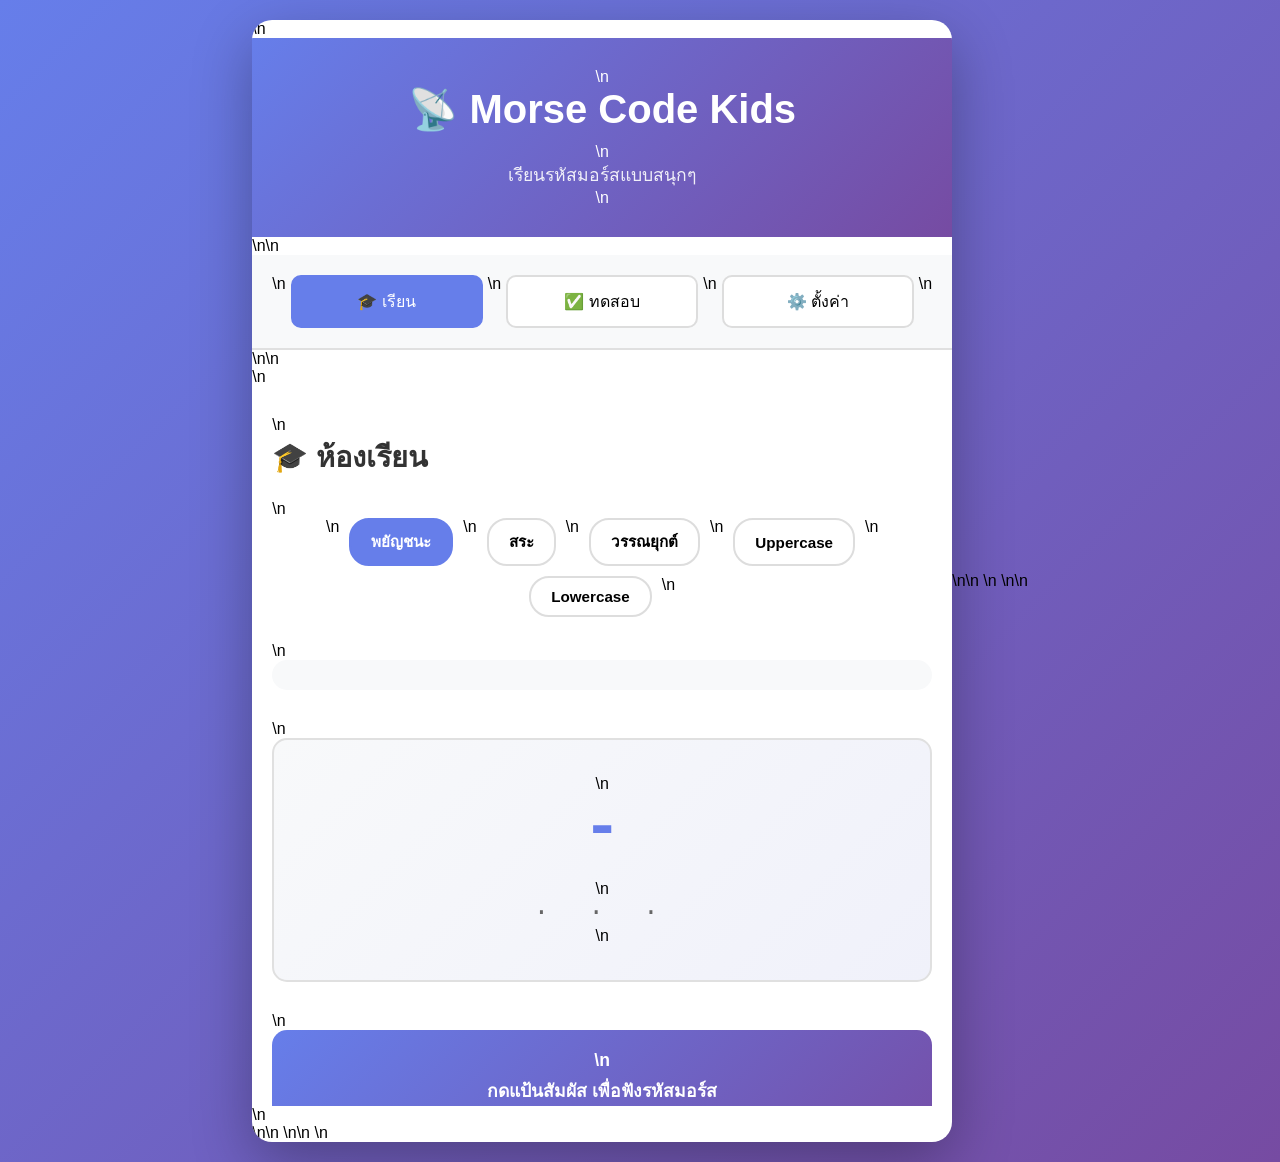
==== index.html @ b79bd92d "Create index.html - Main HTML file for Morse Code Kids" ====
<!DOCTYPE html>
<html lang="th">
<head>
    <meta charset="UTF-8">
    <meta name="viewport" content="width=device-width, initial-scale=1.0">
    <title>Morse Code Kids</title>
    <link rel="stylesheet" href="style.css">
</head>
<body>
    <div class="container">\n        <header class="header">\n            <h1>📡 Morse Code Kids</h1>\n            <p class="subtitle">เรียนรหัสมอร์สแบบสนุกๆ</p>\n        </header>\n\n        <nav class="nav-buttons">\n            <button class="nav-btn active" data-section="learn">🎓 เรียน</button>\n            <button class="nav-btn" data-section="test">✅ ทดสอบ</button>\n            <button class="nav-btn" data-section="settings">⚙️ ตั้งค่า</button>\n        </nav>\n\n        <section id="learn" class="section active">\n            <div class="section-content">\n                <h2>🎓 ห้องเรียน</h2>\n                <div class="category-buttons">\n                    <button class="category-btn active" data-category="thai-consonants">พยัญชนะ</button>\n                    <button class="category-btn" data-category="thai-vowels">สระ</button>\n                    <button class="category-btn" data-category="thai-tones">วรรณยุกต์</button>\n                    <button class="category-btn" data-category="english-upper">Uppercase</button>\n                    <button class="category-btn" data-category="english-lower">Lowercase</button>\n                </div>\n                <div class="letter-grid" id="letterGrid"></div>\n                <div class="display-area">\n                    <div id="selectedCharacter" class="selected-character">-</div>\n                    <div id="morseCode" class="morse-code">· · ·</div>\n                </div>\n                <div class="touch-pad learn-pad">\n                    <p>กดแป้นสัมผัส เพื่อฟังรหัสมอร์ส</p>\n                    <p class="small-text">(สัมผัสเพื่อได้รับการสั่น + เสียง + มองเห็นจุดขีด)</p>\n                </div>\n            </div>\n        </section>\n\n        <section id="test" class="section">\n            <div class="section-content">\n                <h2>✅ ทดสอบท้ายบท</h2>\n                <div class="category-buttons">\n                    <button class="category-btn active" data-category="thai-consonants">พยัญชนะ</button>\n                    <button class="category-btn" data-category="thai-vowels">สระ</button>\n                    <button class="category-btn" data-category="thai-tones">วรรณยุกต์</button>\n                    <button class="category-btn" data-category="english-upper">Uppercase</button>\n                    <button class="category-btn" data-category="english-lower">Lowercase</button>\n                </div>\n                <p class="description">กดแป้นสัมผัส เพื่อตอบรหัสมอร์ส (ค้างยาว = ขีด, กดสั้น = จุด)</p>\n                <div class="question-box">\n                    <p>ตัวอักษรนี้คือ:</p>\n                    <div id="questionCharacter" class="question-character">ก</div>\n                    <div id="questionMorse" class="question-morse">· −</div>\n                </div>\n                <div class="answer-display">\n                    <div id="userAnswer" class="user-answer">−−−</div>\n                </div>\n                <div id="resultIcon" class="result-icon"></div>\n                <div class="touch-pad test-pad">\n                    <p>กดค้าง = ขีด (−)</p>\n                    <p>กดสั้น = จุด (·)</p>\n                </div>\n                <div class="button-group">\n                    <button id="checkBtn" class="check-btn">✓ ตรวจคำตอบ</button>\n                    <button id="clearBtn" class="clear-btn">🔄 ล้างคำตอบ</button>\n                </div>\n                <div class="score-box">\n                    <p>คะแนน: <span id="score">0</span> / <span id="totalQuestions">0</span></p>\n                </div>\n            </div>\n        </section>\n\n        <section id="settings" class="section">\n            <div class="section-content">\n                <h2>⚙️ ตั้งค่า</h2>\n                <div class="setting-item">\n                    <label for="speedSlider">ความเร็วการสั่น:</label>\n                    <input type="range" id="speedSlider" min="100" max="500" value="300" step="50">\n                    <span id="speedValue">300ms</span>\n                </div>\n                <div class="setting-item">\n                    <label for="frequencySlider">ความถี่เสียง:</label>\n                    <input type="range" id="frequencySlider" min="400" max="1000" value="600" step="50">\n                    <span id="frequencyValue">600Hz</span>\n                </div>\n                <div class="setting-item">\n                    <label for="vibrationToggle">เปิดการสั่น:</label>\n                    <input type="checkbox" id="vibrationToggle" checked>\n                </div>\n                <div class="setting-item">\n                    <label for="soundToggle">เปิดเสียง:</label>\n                    <input type="checkbox" id="soundToggle" checked>\n                </div>\n                <div class="info-box">\n                    <p>💡 เคล็ดลับ: ปรับความเร็วเพื่อให้เหมาะกับความสามารถ</p>\n                </div>\n            </div>\n        </section>\n    </div>\n\n    <script src="morseData.js"></script>\n    <script src="script.js"></script>\n</body>\n</html>
---- style.css ----
* {
    margin: 0;
    padding: 0;
    box-sizing: border-box;
}

body {
    font-family: 'Segoe UI', Tahoma, Geneva, Verdana, sans-serif;
    background: linear-gradient(135deg, #667eea 0%, #764ba2 100%);
    min-height: 100vh;
    display: flex;
    align-items: center;
    justify-content: center;
    padding: 20px;
}

.container {
    width: 100%;
    max-width: 700px;
    background: white;
    border-radius: 20px;
    box-shadow: 0 20px 60px rgba(0, 0, 0, 0.3);
    overflow: hidden;
}

/* Header */
.header {
    background: linear-gradient(135deg, #667eea 0%, #764ba2 100%);
    color: white;
    padding: 30px 20px;
    text-align: center;
}

.header h1 {
    font-size: 2.5em;
    margin-bottom: 10px;
}

.subtitle {
    font-size: 1.1em;
    opacity: 0.9;
}

/* Navigation */
.nav-buttons {
    display: flex;
    justify-content: space-around;
    padding: 20px;
    background: #f8f9fa;
    border-bottom: 2px solid #e0e0e0;
}

.nav-btn {
    flex: 1;
    padding: 12px 15px;
    margin: 0 5px;
    border: 2px solid #ddd;
    background: white;
    border-radius: 10px;
    cursor: pointer;
    font-size: 1em;
    font-weight: 500;
    transition: all 0.3s ease;
}

.nav-btn:hover {
    border-color: #667eea;
    color: #667eea;
}

.nav-btn.active {
    background: #667eea;
    color: white;
    border-color: #667eea;
}

/* Sections */
.section {
    display: none;
    animation: fadeIn 0.3s ease;
}

.section.active {
    display: block;
}

@keyframes fadeIn {
    from {
        opacity: 0;
    }
    to {
        opacity: 1;
    }
}

.section-content {
    padding: 30px 20px;
    max-height: 80vh;
    overflow-y: auto;
}

.section-content h2 {
    color: #333;
    margin-bottom: 20px;
    font-size: 1.8em;
}

.description {
    color: #666;
    margin-bottom: 20px;
    font-size: 1em;
    line-height: 1.5;
}

/* Category Buttons */
.category-buttons {
    display: flex;
    flex-wrap: wrap;
    gap: 10px;
    margin-bottom: 25px;
    justify-content: center;
}

.category-btn {
    padding: 10px 20px;
    border: 2px solid #ddd;
    background: white;
    border-radius: 20px;
    cursor: pointer;
    font-size: 0.95em;
    font-weight: 600;
    transition: all 0.3s ease;
}

.category-btn:hover {
    border-color: #667eea;
    color: #667eea;
    transform: translateY(-2px);
}

.category-btn.active {
    background: #667eea;
    color: white;
    border-color: #667eea;
}

/* Letter Grid */
.letter-grid {
    display: grid;
    grid-template-columns: repeat(auto-fit, minmax(50px, 1fr));
    gap: 10px;
    margin-bottom: 30px;
    max-height: 300px;
    overflow-y: auto;
    padding: 15px;
    background: #f8f9fa;
    border-radius: 15px;
}

.letter-btn {
    padding: 12px 8px;
    border: 2px solid #ddd;
    background: white;
    border-radius: 8px;
    cursor: pointer;
    font-size: 1.1em;
    font-weight: bold;
    transition: all 0.3s ease;
    min-height: 50px;
}

.letter-btn:hover {
    border-color: #667eea;
    color: #667eea;
    transform: scale(1.05);
}

.letter-btn.active {
    background: #667eea;
    color: white;
    border-color: #667eea;
}

/* Display Area */
.display-area {
    background: linear-gradient(135deg, #f8f9fa 0%, #f0f1fa 100%);
    padding: 35px 30px;
    border-radius: 15px;
    text-align: center;
    margin-bottom: 30px;
    border: 2px solid #e0e0e0;
}

.selected-character {
    font-size: 4em;
    font-weight: bold;
    color: #667eea;
    margin-bottom: 15px;
    font-family: 'Courier New', monospace;
}

.morse-code {
    font-size: 1.6em;
    color: #666;
    font-family: 'Courier New', monospace;
    letter-spacing: 12px;
}

/* Touch Pad */
.touch-pad {
    width: 100%;
    min-height: 150px;
    background: linear-gradient(135deg, #667eea 0%, #764ba2 100%);
    border-radius: 15px;
    display: flex;
    flex-direction: column;
    align-items: center;
    justify-content: center;
    color: white;
    font-size: 1.1em;
    font-weight: bold;
    cursor: pointer;
    transition: all 0.2s ease;
    user-select: none;
    text-align: center;
    padding: 20px;
    margin-bottom: 20px;
}

.touch-pad:hover {
    transform: scale(1.02);
}

.touch-pad.active {
    background: linear-gradient(135deg, #764ba2 0%, #667eea 100%);
    box-shadow: 0 10px 30px rgba(102, 126, 234, 0.4);
}

.touch-pad p {
    margin: 8px 0;
    line-height: 1.4;
}

.small-text {
    font-size: 0.85em;
    opacity: 0.9;
    margin-top: 10px;
}

/* Question Box */
.question-box {
    background: #f8f9fa;
    padding: 30px;
    border-radius: 15px;
    text-align: center;
    margin-bottom: 20px;
    border: 2px solid #e0e0e0;
}

.question-box p {
    color: #666;
    margin-bottom: 15px;
    font-weight: 600;
}

.question-character {
    font-size: 3.5em;
    font-weight: bold;
    color: #667eea;
    margin-bottom: 15px;
    font-family: 'Courier New', monospace;
}

.question-morse {
    font-size: 1.4em;
    color: #999;
    font-family: 'Courier New', monospace;
    letter-spacing: 10px;
}

/* Answer Display */
.answer-display {
    background: #f8f9fa;
    padding: 20px;
    border-radius: 15px;
    text-align: center;
    margin-bottom: 20px;
    min-height: 60px;
    display: flex;
    align-items: center;
    justify-content: center;
}

.user-answer {
    font-size: 1.6em;
    color: #667eea;
    font-family: 'Courier New', monospace;
    letter-spacing: 10px;
    min-height: 40px;
}

/* Result Icon */
.result-icon {
    text-align: center;
    font-size: 3em;
    min-height: 60px;
    display: flex;
    align-items: center;
    justify-content: center;
    margin-bottom: 20px;
    animation: popIn 0.3s ease;
}

@keyframes popIn {
    0% {
        transform: scale(0);
    }
    50% {
        transform: scale(1.2);
    }
    100% {
        transform: scale(1);
    }
}

/* Button Group */
.button-group {
    display: flex;
    gap: 10px;
    margin-bottom: 20px;
}

.check-btn, .clear-btn {
    flex: 1;
    padding: 15px;
    border: none;
    border-radius: 10px;
    font-size: 1em;
    font-weight: bold;
    cursor: pointer;
    transition: all 0.3s ease;
}

.check-btn {
    background: linear-gradient(135deg, #667eea 0%, #764ba2 100%);
    color: white;
}

.check-btn:hover {
    transform: translateY(-3px);
    box-shadow: 0 10px 20px rgba(102, 126, 234, 0.3);
}

.clear-btn {
    background: #f0f0f0;
    color: #333;
    border: 2px solid #ddd;
}

.clear-btn:hover {
    background: #e8e8e8;
    border-color: #999;
}

/* Score Box */
.score-box {
    background: linear-gradient(135deg, #f0f9ff 0%, #e6f2ff 100%);
    padding: 20px;
    border-radius: 10px;
    text-align: center;
    color: #667eea;
    font-weight: bold;
    font-size: 1.2em;
    border: 2px solid #667eea;
}

/* Settings */
.setting-item {
    margin-bottom: 25px;
    padding: 20px;
    background: #f8f9fa;
    border-radius: 10px;
    border-left: 4px solid #667eea;
}

.setting-item label {
    display: block;
    margin-bottom: 12px;
    font-weight: 600;
    color: #333;
    font-size: 1.05em;
}

.setting-item input[type="range"] {
    width: 100%;
    height: 8px;
    border-radius: 5px;
    background: #ddd;
    outline: none;
    -webkit-appearance: none;
    appearance: none;
    margin-bottom: 10px;
}

.setting-item input[type="range"]::-webkit-slider-thumb {
    -webkit-appearance: none;
    appearance: none;
    width: 25px;
    height: 25px;
    border-radius: 50%;
    background: #667eea;
    cursor: pointer;
    box-shadow: 0 2px 5px rgba(0, 0, 0, 0.2);
}

.setting-item input[type="range"]::-moz-range-thumb {
    width: 25px;
    height: 25px;
    border-radius: 50%;
    background: #667eea;
    cursor: pointer;
    border: none;
    box-shadow: 0 2px 5px rgba(0, 0, 0, 0.2);
}

.setting-item input[type="checkbox"] {
    width: 22px;
    height: 22px;
    cursor: pointer;
    margin-left: 10px;
    accent-color: #667eea;
}

.setting-item span {
    margin-left: 15px;
    color: #667eea;
    font-weight: bold;
    font-size: 0.95em;
}

/* Info Box */
.info-box {
    background: #fff3cd;
    border-left: 4px solid #ffc107;
    padding: 20px;
    border-radius: 8px;
    color: #856404;
    font-size: 1.05em;
    line-height: 1.6;
}

.info-box p {
    margin: 0;
}

/* Scrollbar Styling */
.letter-grid::-webkit-scrollbar {
    width: 8px;
}

.letter-grid::-webkit-scrollbar-track {
    background: #f1f1f1;
    border-radius: 10px;
}

.letter-grid::-webkit-scrollbar-thumb {
    background: #667eea;
    border-radius: 10px;
}

.letter-grid::-webkit-scrollbar-thumb:hover {
    background: #764ba2;
}

.section-content::-webkit-scrollbar {
    width: 8px;
}

.section-content::-webkit-scrollbar-track {
    background: #f1f1f1;
    border-radius: 10px;
}

.section-content::-webkit-scrollbar-thumb {
    background: #667eea;
    border-radius: 10px;
}

.section-content::-webkit-scrollbar-thumb:hover {
    background: #764ba2;
}

/* Responsive */
@media (max-width: 480px) {
    .header h1 {
        font-size: 2em;
    }

    .letter-grid {
        grid-template-columns: repeat(auto-fit, minmax(45px, 1fr));
    }

    .category-buttons {
        gap: 8px;
    }

    .category-btn {
        padding: 8px 15px;
        font-size: 0.85em;
    }

    .selected-character {
        font-size: 3em;
    }

    .question-character {
        font-size: 2.5em;
    }

    .touch-pad {
        min-height: 120px;
        font-size: 1em;
    }

    .button-group {
        flex-direction: column;
    }

    .check-btn, .clear-btn {
        font-size: 0.95em;
        padding: 12px;
    }
}
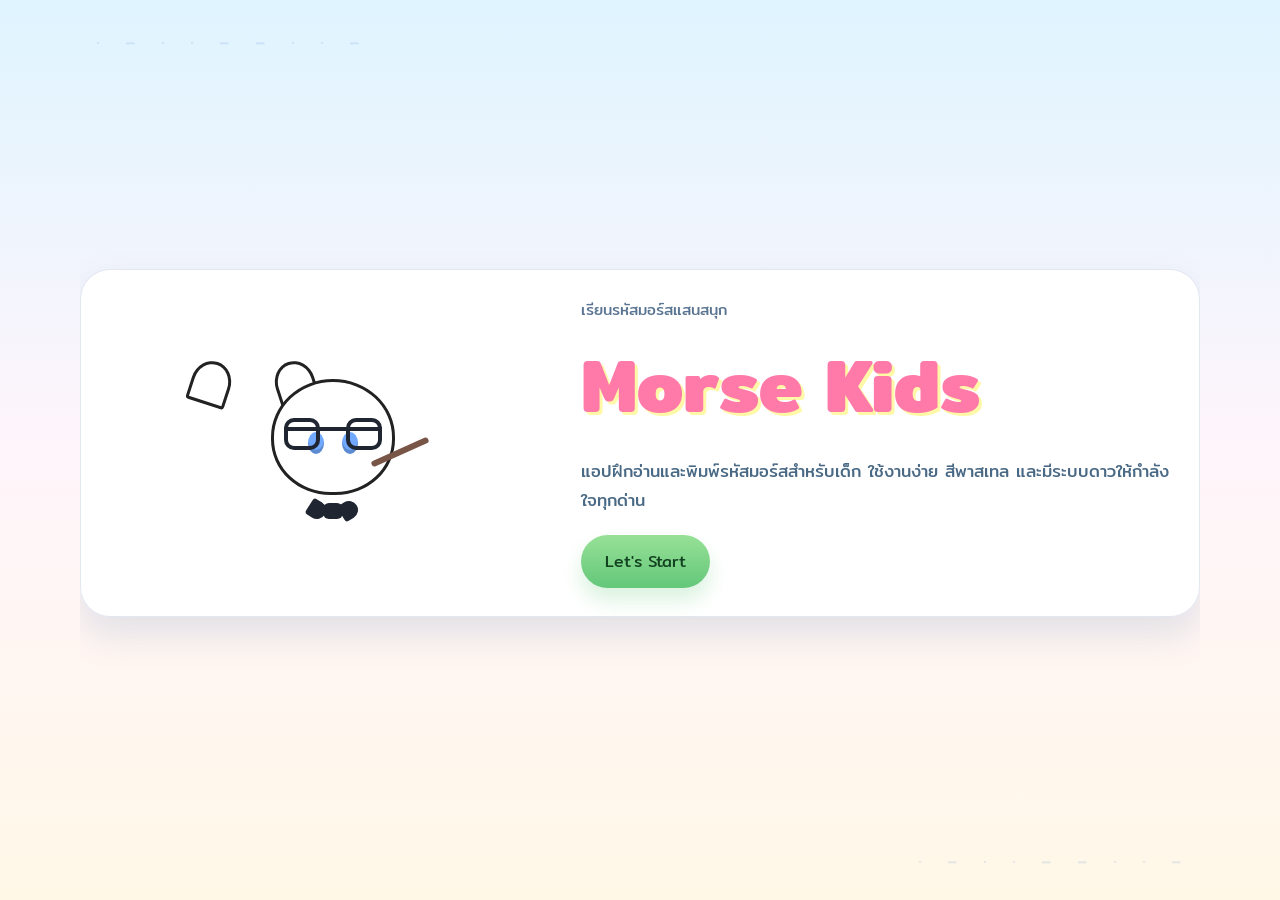
==== commit 8d7c0508: "Build multi-page Morse Kids app" ====
--- a/index.html
+++ b/index.html
@@ -1,10 +1,33 @@
 <!DOCTYPE html>
 <html lang="th">
 <head>
-    <meta charset="UTF-8">
-    <meta name="viewport" content="width=device-width, initial-scale=1.0">
-    <title>Morse Code Kids</title>
-    <link rel="stylesheet" href="style.css">
+  <meta charset="UTF-8">
+  <meta name="viewport" content="width=device-width, initial-scale=1.0">
+  <title>Morse Kids</title>
+  <link rel="preconnect" href="https://fonts.googleapis.com">
+  <link rel="preconnect" href="https://fonts.gstatic.com" crossorigin>
+  <link href="https://fonts.googleapis.com/css2?family=Mitr:wght@400;500;600;700&display=swap" rel="stylesheet">
+  <link rel="stylesheet" href="css/style.css">
+  <link rel="stylesheet" href="css/home.css">
 </head>
-<body>
-    <div class="container">\n        <header class="header">\n            <h1>📡 Morse Code Kids</h1>\n            <p class="subtitle">เรียนรหัสมอร์สแบบสนุกๆ</p>\n        </header>\n\n        <nav class="nav-buttons">\n            <button class="nav-btn active" data-section="learn">🎓 เรียน</button>\n            <button class="nav-btn" data-section="test">✅ ทดสอบ</button>\n            <button class="nav-btn" data-section="settings">⚙️ ตั้งค่า</button>\n        </nav>\n\n        <section id="learn" class="section active">\n            <div class="section-content">\n                <h2>🎓 ห้องเรียน</h2>\n                <div class="category-buttons">\n                    <button class="category-btn active" data-category="thai-consonants">พยัญชนะ</button>\n                    <button class="category-btn" data-category="thai-vowels">สระ</button>\n                    <button class="category-btn" data-category="thai-tones">วรรณยุกต์</button>\n                    <button class="category-btn" data-category="english-upper">Uppercase</button>\n                    <button class="category-btn" data-category="english-lower">Lowercase</button>\n                </div>\n                <div class="letter-grid" id="letterGrid"></div>\n                <div class="display-area">\n                    <div id="selectedCharacter" class="selected-character">-</div>\n                    <div id="morseCode" class="morse-code">· · ·</div>\n                </div>\n                <div class="touch-pad learn-pad">\n                    <p>กดแป้นสัมผัส เพื่อฟังรหัสมอร์ส</p>\n                    <p class="small-text">(สัมผัสเพื่อได้รับการสั่น + เสียง + มองเห็นจุดขีด)</p>\n                </div>\n            </div>\n        </section>\n\n        <section id="test" class="section">\n            <div class="section-content">\n                <h2>✅ ทดสอบท้ายบท</h2>\n                <div class="category-buttons">\n                    <button class="category-btn active" data-category="thai-consonants">พยัญชนะ</button>\n                    <button class="category-btn" data-category="thai-vowels">สระ</button>\n                    <button class="category-btn" data-category="thai-tones">วรรณยุกต์</button>\n                    <button class="category-btn" data-category="english-upper">Uppercase</button>\n                    <button class="category-btn" data-category="english-lower">Lowercase</button>\n                </div>\n                <p class="description">กดแป้นสัมผัส เพื่อตอบรหัสมอร์ส (ค้างยาว = ขีด, กดสั้น = จุด)</p>\n                <div class="question-box">\n                    <p>ตัวอักษรนี้คือ:</p>\n                    <div id="questionCharacter" class="question-character">ก</div>\n                    <div id="questionMorse" class="question-morse">· −</div>\n                </div>\n                <div class="answer-display">\n                    <div id="userAnswer" class="user-answer">−−−</div>\n                </div>\n                <div id="resultIcon" class="result-icon"></div>\n                <div class="touch-pad test-pad">\n                    <p>กดค้าง = ขีด (−)</p>\n                    <p>กดสั้น = จุด (·)</p>\n                </div>\n                <div class="button-group">\n                    <button id="checkBtn" class="check-btn">✓ ตรวจคำตอบ</button>\n                    <button id="clearBtn" class="clear-btn">🔄 ล้างคำตอบ</button>\n                </div>\n                <div class="score-box">\n                    <p>คะแนน: <span id="score">0</span> / <span id="totalQuestions">0</span></p>\n                </div>\n            </div>\n        </section>\n\n        <section id="settings" class="section">\n            <div class="section-content">\n                <h2>⚙️ ตั้งค่า</h2>\n                <div class="setting-item">\n                    <label for="speedSlider">ความเร็วการสั่น:</label>\n                    <input type="range" id="speedSlider" min="100" max="500" value="300" step="50">\n                    <span id="speedValue">300ms</span>\n                </div>\n                <div class="setting-item">\n                    <label for="frequencySlider">ความถี่เสียง:</label>\n                    <input type="range" id="frequencySlider" min="400" max="1000" value="600" step="50">\n                    <span id="frequencyValue">600Hz</span>\n                </div>\n                <div class="setting-item">\n                    <label for="vibrationToggle">เปิดการสั่น:</label>\n                    <input type="checkbox" id="vibrationToggle" checked>\n                </div>\n                <div class="setting-item">\n                    <label for="soundToggle">เปิดเสียง:</label>\n                    <input type="checkbox" id="soundToggle" checked>\n                </div>\n                <div class="info-box">\n                    <p>💡 เคล็ดลับ: ปรับความเร็วเพื่อให้เหมาะกับความสามารถ</p>\n                </div>\n            </div>\n        </section>\n    </div>\n\n    <script src="morseData.js"></script>\n    <script src="script.js"></script>\n</body>\n</html>+<body data-page="home">
+  <main class="page-shell home-shell morse-bg">
+    <section class="hero-card">
+      <div class="cat-guide cat-guide-pointing" aria-hidden="true">
+        <span class="cat-ears"></span>
+        <span class="cat-face"></span>
+        <span class="cat-glasses"></span>
+        <span class="cat-bow"></span>
+        <span class="cat-stick"></span>
+      </div>
+      <div class="hero-copy">
+        <p class="eyebrow">เรียนรหัสมอร์สแสนสนุก</p>
+        <h1>Morse Kids</h1>
+        <p class="hero-description">แอปฝึกอ่านและพิมพ์รหัสมอร์สสำหรับเด็ก ใช้งานง่าย สีพาสเทล และมีระบบดาวให้กำลังใจทุกด่าน</p>
+        <a id="startButton" class="primary-button" href="login.html">Let's Start</a>
+      </div>
+    </section>
+  </main>
+  <script type="module" src="js/main.js"></script>
+</body>
+</html>
--- a/css/style.css
+++ b/css/style.css
@@ -0,0 +1,68 @@
+:root {
+  --bg-main: linear-gradient(180deg, #dff4ff 0%, #fff5fb 50%, #fff8e7 100%);
+  --card: rgba(255, 255, 255, 0.94);
+  --border: rgba(77, 107, 173, 0.16);
+  --text-main: #25415d;
+  --text-soft: #5a7592;
+  --shadow: 0 18px 36px rgba(72, 111, 163, 0.16);
+  --radius-xl: 30px;
+  --radius-lg: 22px;
+}
+* { box-sizing: border-box; }
+html, body { margin: 0; min-height: 100%; }
+body { font-family: 'Mitr', sans-serif; color: var(--text-main); background: var(--bg-main); }
+img { max-width: 100%; }
+button, a, input { font: inherit; }
+button, a { transition: transform 0.3s ease, box-shadow 0.3s ease, background 0.3s ease; }
+button:hover, a:hover { transform: translateY(-2px); }
+.page-shell { width: min(1120px, calc(100% - 24px)); margin: 0 auto; padding: 18px 0 32px; }
+.morse-bg { position: relative; overflow: hidden; }
+.morse-bg::before, .morse-bg::after { content: '· − · ·   − − ·   · −'; position: absolute; font-size: clamp(1rem, 3vw, 1.4rem); letter-spacing: 0.5rem; color: rgba(101, 145, 209, 0.16); pointer-events: none; }
+.morse-bg::before { top: 24px; left: 16px; }
+.morse-bg::after { right: 10px; bottom: 22px; }
+.hero-card, .login-card, .quiz-card, .result-card, .settings-card, .profile-card, .character-card, .practice-panel, .progress-panel, .lesson-card, .dialog-card, .question-card, .answer-card, .selection-card { background: var(--card); border: 1px solid var(--border); box-shadow: var(--shadow); }
+.hero-card, .login-card, .quiz-card, .result-card, .settings-card, .profile-card, .character-card, .practice-panel, .dialog-card, .question-card, .answer-card, .selection-card { border-radius: var(--radius-xl); }
+.primary-button, .secondary-button, .icon-button, .answer-button, .lesson-action, .character-chip { border: 0; border-radius: 999px; text-decoration: none; display: inline-flex; align-items: center; justify-content: center; cursor: pointer; }
+.primary-button { background: linear-gradient(180deg, #97e197, #63c779); color: #134220; padding: 14px 24px; box-shadow: 0 12px 20px rgba(99, 199, 121, 0.24); }
+.secondary-button, .answer-button.muted, .icon-button { background: #ffffff; color: var(--text-main); border: 1px solid rgba(90, 117, 146, 0.2); padding: 12px 18px; }
+.icon-button { min-width: 44px; min-height: 44px; padding: 0; }
+.eyebrow { margin: 0 0 6px; font-size: 0.95rem; color: var(--text-soft); }
+.supporting-text, .status-text, .chip-subtitle, .section-heading p, .progress-hint { color: var(--text-soft); }
+.status-text { min-height: 24px; }
+.hidden { display: none !important; }
+.sr-only { position: absolute; width: 1px; height: 1px; padding: 0; margin: -1px; overflow: hidden; clip: rect(0, 0, 0, 0); border: 0; }
+.top-bar, .subpage-header, .nav-row, .quiz-actions, .result-actions, .dialog-header, .top-actions, .meta-strip, .profile-details div, .answer-buttons, .lesson-card-footer { display: flex; align-items: center; }
+.top-bar, .subpage-header { justify-content: space-between; gap: 12px; }
+.meta-strip, .top-actions, .nav-row, .answer-buttons, .quiz-actions, .result-actions { gap: 10px; }
+.selected-character, .morse-display, .answer-preview, .result-stars, .score-pill { text-align: center; }
+.selected-character { font-size: clamp(4rem, 14vw, 6rem); color: #ff7aa8; line-height: 1; }
+.morse-display { font-size: clamp(1.6rem, 5vw, 2.4rem); letter-spacing: 0.32rem; color: #40648b; }
+.answer-preview, .score-pill, .lesson-card-tag, .character-chip { border-radius: 18px; background: rgba(147, 199, 255, 0.14); color: #335779; }
+.answer-preview, .score-pill { padding: 14px 16px; }
+.cat-guide { position: relative; width: 160px; height: 180px; }
+.cat-guide-mini, .cat-guide-profile { width: 84px; height: 92px; }
+.cat-ears, .cat-face, .cat-glasses, .cat-bow, .cat-stick { position: absolute; }
+.cat-ears::before, .cat-ears::after, .cat-face, .cat-face::before, .cat-face::after, .cat-bow::before, .cat-bow::after, .cat-stick { content: ''; position: absolute; }
+.cat-ears::before, .cat-ears::after { top: 8px; width: 34px; height: 38px; background: #fff; border: 3px solid #222; border-radius: 70% 70% 10% 10%; }
+.cat-ears::before { left: 22px; transform: rotate(-18deg); }
+.cat-ears::after { right: 22px; transform: rotate(18deg); }
+.cat-face { inset: 26px 18px 38px; background: #fff; border: 3px solid #222; border-radius: 50% 50% 48% 48%; }
+.cat-face::before, .cat-face::after { top: 50px; width: 16px; height: 22px; background: #70a9ff; border-radius: 50%; box-shadow: inset 0 -4px 0 rgba(0, 0, 0, 0.18); }
+.cat-face::before { left: 34px; }
+.cat-face::after { right: 34px; }
+.cat-glasses { left: 31px; right: 31px; top: 74px; height: 10px; border-top: 4px solid #1f2531; }
+.cat-glasses::before, .cat-glasses::after { content: ''; position: absolute; top: -13px; width: 28px; height: 24px; border: 4px solid #1f2531; border-radius: 10px; background: transparent; }
+.cat-glasses::before { left: 0; }
+.cat-glasses::after { right: 0; }
+.cat-bow { left: 50%; bottom: 14px; width: 20px; height: 16px; background: #1f2531; transform: translateX(-50%); border-radius: 6px; }
+.cat-bow::before, .cat-bow::after { top: -2px; width: 18px; height: 18px; background: #1f2531; border-radius: 4px 12px 12px 4px; }
+.cat-bow::before { left: -15px; transform: rotate(32deg); }
+.cat-bow::after { right: -15px; transform: rotate(-32deg); }
+.cat-stick { right: -18px; top: 96px; width: 62px; height: 6px; background: #795548; border-radius: 999px; transform: rotate(-24deg); }
+.lesson-card, .progress-panel, .question-card, .answer-card, .selection-card, .settings-card, .profile-card { padding: 20px; }
+@media (max-width: 768px) {
+  .page-shell { width: calc(100% - 18px); padding-top: 12px; }
+  .top-bar, .subpage-header, .nav-row, .answer-buttons, .quiz-actions, .result-actions, .lesson-card-footer { flex-wrap: wrap; }
+  .cat-guide { width: 120px; height: 138px; }
+  .cat-guide-mini, .cat-guide-profile { width: 72px; height: 80px; }
+}
--- a/css/home.css
+++ b/css/home.css
@@ -0,0 +1,6 @@
+.home-shell { min-height: 100vh; display: grid; place-items: center; }
+.hero-card { display: grid; grid-template-columns: minmax(180px, 0.95fr) minmax(0, 1.25fr); gap: 24px; align-items: center; padding: 28px; }
+.hero-copy h1 { font-size: clamp(2.8rem, 7vw, 4.6rem); margin: 0 0 14px; color: #ff7aa8; text-shadow: 3px 3px 0 #fff8a7; }
+.hero-description { margin: 0 0 20px; font-size: 1.05rem; line-height: 1.7; color: #496985; }
+.cat-guide-pointing { justify-self: center; }
+@media (max-width: 768px) { .hero-card { grid-template-columns: 1fr; text-align: center; padding: 24px 20px 28px; } .hero-copy .primary-button { width: 100%; } }
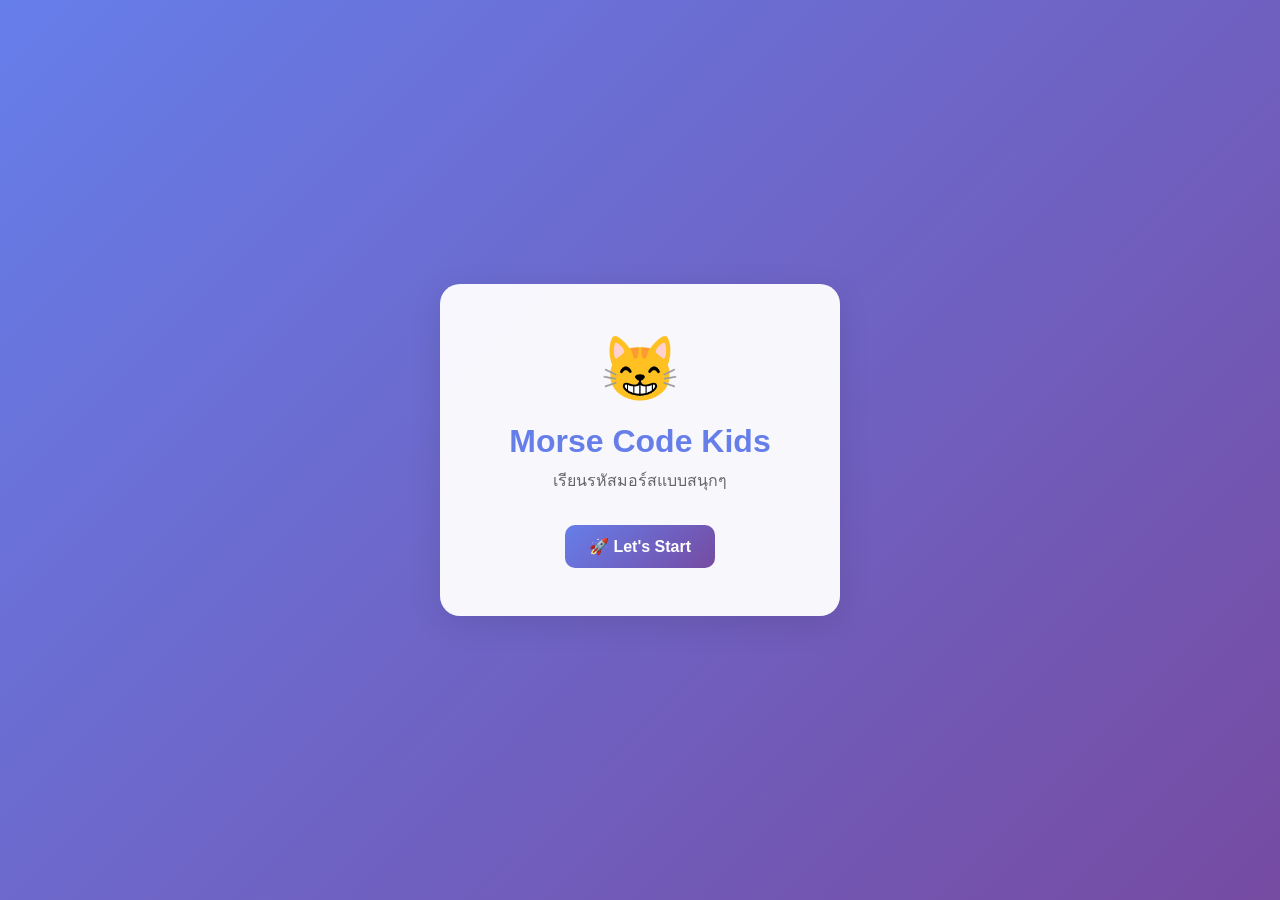
==== commit c3410105: "Redesign UI/UX: 6 pages with modern design, cat icon, and fix line breaks" ====
--- a/index.html
+++ b/index.html
@@ -1,33 +1,157 @@
 <!DOCTYPE html>
 <html lang="th">
 <head>
-  <meta charset="UTF-8">
-  <meta name="viewport" content="width=device-width, initial-scale=1.0">
-  <title>Morse Kids</title>
-  <link rel="preconnect" href="https://fonts.googleapis.com">
-  <link rel="preconnect" href="https://fonts.gstatic.com" crossorigin>
-  <link href="https://fonts.googleapis.com/css2?family=Mitr:wght@400;500;600;700&display=swap" rel="stylesheet">
-  <link rel="stylesheet" href="css/style.css">
-  <link rel="stylesheet" href="css/home.css">
+    <meta charset="UTF-8">
+    <meta name="viewport" content="width=device-width, initial-scale=1.0">
+    <title>Morse Code Kids</title>
+    <link rel="stylesheet" href="style.css">
 </head>
-<body data-page="home">
-  <main class="page-shell home-shell morse-bg">
-    <section class="hero-card">
-      <div class="cat-guide cat-guide-pointing" aria-hidden="true">
-        <span class="cat-ears"></span>
-        <span class="cat-face"></span>
-        <span class="cat-glasses"></span>
-        <span class="cat-bow"></span>
-        <span class="cat-stick"></span>
-      </div>
-      <div class="hero-copy">
-        <p class="eyebrow">เรียนรหัสมอร์สแสนสนุก</p>
-        <h1>Morse Kids</h1>
-        <p class="hero-description">แอปฝึกอ่านและพิมพ์รหัสมอร์สสำหรับเด็ก ใช้งานง่าย สีพาสเทล และมีระบบดาวให้กำลังใจทุกด่าน</p>
-        <a id="startButton" class="primary-button" href="login.html">Let's Start</a>
-      </div>
-    </section>
-  </main>
-  <script type="module" src="js/main.js"></script>
+<body>
+    <!-- Page 0: Welcome/Splash -->
+    <div id="page-welcome" class="page active">
+        <div class="welcome-container">
+            <div class="welcome-content">
+                <div class="welcome-icon">😸</div>
+                <h1>Morse Code Kids</h1>
+                <p>เรียนรหัสมอร์สแบบสนุกๆ</p>
+                <button class="btn btn-primary" onclick="goToPage('login')">🚀 Let's Start</button>
+            </div>
+        </div>
+    </div>
+
+    <!-- Page 1: Login -->
+    <div id="page-login" class="page">
+        <div class="header-bar">
+            <button class="btn-back" onclick="goToPage('welcome')">← Back</button>
+            <h2>เข้าสู่ระบบ</h2>
+            <div></div>
+        </div>
+        <div class="login-container">
+            <div class="login-icon">😸</div>
+            <h2>Morse Code Kids</h2>
+            <form id="loginForm">
+                <div class="form-group">
+                    <label for="username">📧 ชื่อผู้ใช้</label>
+                    <input type="text" id="username" placeholder="Enter username" required>
+                </div>
+                <div class="form-group">
+                    <label for="password">🔑 รหัสผ่าน</label>
+                    <input type="password" id="password" placeholder="Enter password" required>
+                </div>
+                <button type="button" class="btn btn-primary" onclick="handleLogin()">🔓 เข้าสู่ระบบ</button>
+            </form>
+            <button class="btn btn-secondary" onclick="handleGuestLogin()">❓ Guest (ไม่จดจำ)</button>
+        </div>
+    </div>
+
+    <!-- Page 2: Home/Dashboard -->
+    <div id="page-home" class="page">
+        <div class="header-bar">
+            <div></div>
+            <h2>😸 Morse Code Kids</h2>
+            <button class="btn-logout" onclick="handleLogout()">🚪 Out</button>
+        </div>
+        <div class="home-container">
+            <div class="welcome-text">
+                <p>เรียนรหัสมอร์สแบบสนุกๆ</p>
+            </div>
+            <div class="button-grid">
+                <button class="btn btn-primary" onclick="goToPage('learn')">📚 เรียน</button>
+                <button class="btn btn-secondary" onclick="goToPage('practice')">🎯 คิดค่า</button>
+            </div>
+        </div>
+    </div>
+
+    <!-- Page 3: Learn - Select Chapter -->
+    <div id="page-learn" class="page">
+        <div class="header-bar">
+            <button class="btn-back" onclick="goToPage('home')">← Back</button>
+            <h2>📚 เรียน</h2>
+            <div></div>
+        </div>
+        <div class="learn-container">
+            <div id="chapters-list"></div>
+        </div>
+    </div>
+
+    <!-- Page 4: Test -->
+    <div id="page-test" class="page">
+        <div class="header-bar">
+            <button class="btn-back" onclick="goToPage('learn')">← Back</button>
+            <h2 id="test-chapter"></h2>
+            <div></div>
+        </div>
+        <div class="test-container">
+            <div class="progress-bar">
+                <div id="progress-fill" class="progress-fill"></div>
+            </div>
+            <div id="progress-text" class="progress-text"></div>
+            <div class="test-card">
+                <div class="test-content">
+                    <div class="morse-display">
+                        <p>? มอร์สนี้คือตัวอักษรอะไร</p>
+                        <div id="test-morse"></div>
+                    </div>
+                    <div class="options-grid" id="test-options"></div>
+                </div>
+            </div>
+            <button class="btn btn-primary" id="test-submit" onclick="submitTestAnswer()">✅ ตรวจสอบ</button>
+        </div>
+    </div>
+
+    <!-- Page 5: Results -->
+    <div id="page-results" class="page">
+        <div class="results-container">
+            <div class="results-content">
+                <h2>🎉 คะแนนของคุณ</h2>
+                <div class="score-display">
+                    <div id="score-text"></div>
+                    <div id="stars"></div>
+                </div>
+                <div class="results-stats">
+                    <div class="stat">
+                        <span>✅ ถูกต้อง:</span>
+                        <span id="correct-count">0</span>
+                    </div>
+                    <div class="stat">
+                        <span>❌ ผิด:</span>
+                        <span id="wrong-count">0</span>
+                    </div>
+                </div>
+                <div class="button-group">
+                    <button class="btn btn-primary" onclick="goToNextChapter()">📚 บท ถัดไป</button>
+                    <button class="btn btn-secondary" onclick="retakeTest()">🔁 ทำใหม่</button>
+                    <button class="btn btn-outline" onclick="goToPage('learn')">← กลับ Learn</button>
+                </div>
+            </div>
+        </div>
+    </div>
+
+    <!-- Page 6: Practice -->
+    <div id="page-practice" class="page">
+        <div class="header-bar">
+            <button class="btn-back" onclick="goToPage('home')">← Back</button>
+            <h2>🎯 คิดค่า</h2>
+            <div></div>
+        </div>
+        <div class="practice-container">
+            <p>เลือกแบบฝึก:</p>
+            <div class="practice-options">
+                <button class="practice-card" onclick="startPracticeMode('listen')">
+                    <div class="practice-icon">🔊</div>
+                    <h3>ฟังแล้วบอก</h3>
+                    <p>เสียง → ตัวอักษร</p>
+                </button>
+                <button class="practice-card" onclick="startPracticeMode('speak')">
+                    <div class="practice-icon">📝</div>
+                    <h3>บอ���แล้วสะกด</h3>
+                    <p>ตัวอักษร → เสียง</p>
+                </button>
+            </div>
+        </div>
+    </div>
+
+    <script src="morseData.js"></script>
+    <script src="script.js"></script>
 </body>
-</html>
+</html>
--- a/style.css
+++ b/style.css
@@ -0,0 +1,529 @@
+* {
+    margin: 0;
+    padding: 0;
+    box-sizing: border-box;
+}
+
+body {
+    font-family: 'Segoe UI', Tahoma, Geneva, Verdana, sans-serif;
+    background: linear-gradient(135deg, #667eea 0%, #764ba2 100%);
+    min-height: 100vh;
+    padding: 0;
+    color: #333;
+}
+
+.container {
+    width: 100%;
+    height: 100%;
+}
+
+/* Page System */
+.page {
+    display: none;
+    height: 100vh;
+    overflow-y: auto;
+    background: linear-gradient(135deg, #667eea 0%, #764ba2 100%);
+    animation: fadeIn 0.3s ease-in;
+}
+
+.page.active {
+    display: flex;
+    flex-direction: column;
+}
+
+@keyframes fadeIn {
+    from { opacity: 0; }
+    to { opacity: 1; }
+}
+
+/* Header Bar */
+.header-bar {
+    display: flex;
+    justify-content: space-between;
+    align-items: center;
+    padding: 1rem;
+    background: rgba(255, 255, 255, 0.95);
+    box-shadow: 0 2px 8px rgba(0, 0, 0, 0.1);
+}
+
+.header-bar h2 {
+    color: #667eea;
+    font-size: 1.2rem;
+}
+
+.btn-back, .btn-logout {
+    background: none;
+    border: none;
+    font-size: 1.1rem;
+    cursor: pointer;
+    padding: 0.5rem;
+}
+
+/* Welcome Page */
+.welcome-container {
+    display: flex;
+    align-items: center;
+    justify-content: center;
+    flex: 1;
+    padding: 2rem;
+}
+
+.welcome-content {
+    text-align: center;
+    background: rgba(255, 255, 255, 0.95);
+    padding: 3rem 2rem;
+    border-radius: 20px;
+    box-shadow: 0 8px 32px rgba(0, 0, 0, 0.1);
+    max-width: 400px;
+    width: 100%;
+}
+
+.welcome-icon {
+    font-size: 4rem;
+    margin-bottom: 1rem;
+}
+
+.welcome-content h1 {
+    color: #667eea;
+    font-size: 2rem;
+    margin-bottom: 0.5rem;
+}
+
+.welcome-content p {
+    color: #666;
+    font-size: 1rem;
+    margin-bottom: 2rem;
+}
+
+/* Login Page */
+.login-container {
+    display: flex;
+    flex-direction: column;
+    align-items: center;
+    justify-content: center;
+    flex: 1;
+    padding: 2rem;
+}
+
+.login-icon {
+    font-size: 3rem;
+    margin-bottom: 1rem;
+}
+
+.login-container h2 {
+    color: white;
+    margin-bottom: 2rem;
+    font-size: 1.5rem;
+}
+
+.form-group {
+    width: 100%;
+    max-width: 350px;
+    margin-bottom: 1.5rem;
+}
+
+.form-group label {
+    display: block;
+    color: white;
+    font-weight: 500;
+    margin-bottom: 0.5rem;
+}
+
+.form-group input {
+    width: 100%;
+    padding: 0.75rem 1rem;
+    border: none;
+    border-radius: 10px;
+    font-size: 1rem;
+    background: rgba(255, 255, 255, 0.9);
+}
+
+.form-group input:focus {
+    outline: none;
+    box-shadow: 0 0 0 3px rgba(255, 193, 7, 0.3);
+}
+
+/* Home Page */
+.home-container {
+    display: flex;
+    flex-direction: column;
+    align-items: center;
+    justify-content: center;
+    flex: 1;
+    padding: 2rem;
+}
+
+.welcome-text {
+    color: white;
+    text-align: center;
+    margin-bottom: 2rem;
+    font-size: 1.2rem;
+}
+
+.button-grid {
+    display: grid;
+    grid-template-columns: 1fr 1fr;
+    gap: 1rem;
+    width: 100%;
+    max-width: 400px;
+}
+
+.button-grid .btn {
+    padding: 1.5rem 1rem;
+    font-size: 1.1rem;
+    border-radius: 15px;
+}
+
+/* Learn Page */
+.learn-container {
+    flex: 1;
+    overflow-y: auto;
+    padding: 1.5rem;
+}
+
+#chapters-list {
+    display: grid;
+    gap: 1rem;
+}
+
+.chapter-card {
+    background: white;
+    border-radius: 15px;
+    padding: 1.5rem;
+    cursor: pointer;
+    transition: all 0.3s ease;
+    box-shadow: 0 4px 12px rgba(0, 0, 0, 0.1);
+    display: flex;
+    justify-content: space-between;
+    align-items: center;
+}
+
+.chapter-card:hover {
+    transform: translateY(-2px);
+    box-shadow: 0 6px 16px rgba(0, 0, 0, 0.15);
+}
+
+.chapter-card.locked {
+    opacity: 0.7;
+    background: linear-gradient(135deg, #ffd89b 0%, #ffc857 100%);
+}
+
+.chapter-number {
+    width: 50px;
+    height: 50px;
+    border-radius: 50%;
+    background: #667eea;
+    color: white;
+    display: flex;
+    align-items: center;
+    justify-content: center;
+    font-weight: bold;
+    font-size: 1.5rem;
+    margin-right: 1rem;
+}
+
+.chapter-card.locked .chapter-number {
+    background: #ffc857;
+    color: #333;
+}
+
+.chapter-info h3 {
+    color: #333;
+    margin-bottom: 0.25rem;
+}
+
+.chapter-info p {
+    color: #666;
+    font-size: 0.9rem;
+}
+
+.chapter-stars {
+    color: #ffc857;
+    font-size: 1rem;
+}
+
+.chapter-lock {
+    color: #ffc857;
+    font-size: 1.5rem;
+}
+
+/* Test Page */
+.test-container {
+    flex: 1;
+    overflow-y: auto;
+    padding: 1.5rem;
+    display: flex;
+    flex-direction: column;
+}
+
+.progress-bar {
+    height: 8px;
+    background: rgba(255, 255, 255, 0.3);
+    border-radius: 10px;
+    margin-bottom: 0.5rem;
+    overflow: hidden;
+}
+
+.progress-fill {
+    height: 100%;
+    background: #ffc857;
+    transition: width 0.3s ease;
+}
+
+.progress-text {
+    color: white;
+    text-align: center;
+    margin-bottom: 1.5rem;
+    font-size: 0.9rem;
+}
+
+.test-card {
+    background: white;
+    border: 3px solid #ffc857;
+    border-radius: 15px;
+    padding: 2rem;
+    margin-bottom: 1.5rem;
+    flex: 1;
+    display: flex;
+    flex-direction: column;
+    justify-content: center;
+}
+
+.test-content {
+    display: flex;
+    flex-direction: column;
+}
+
+.morse-display {
+    text-align: center;
+    margin-bottom: 2rem;
+}
+
+.morse-display p {
+    color: #666;
+    margin-bottom: 1rem;
+    font-size: 1rem;
+}
+
+#test-morse {
+    font-size: 2rem;
+    font-weight: bold;
+    color: #333;
+    letter-spacing: 0.5rem;
+}
+
+.options-grid {
+    display: grid;
+    grid-template-columns: 1fr 1fr;
+    gap: 1rem;
+}
+
+.option-btn {
+    padding: 1rem;
+    border: 2px solid #ddd;
+    border-radius: 10px;
+    background: white;
+    cursor: pointer;
+    font-size: 1.1rem;
+    transition: all 0.3s ease;
+    font-weight: 500;
+}
+
+.option-btn:hover {
+    border-color: #667eea;
+    background: rgba(102, 126, 234, 0.1);
+}
+
+.option-btn.selected {
+    background: #667eea;
+    color: white;
+    border-color: #667eea;
+}
+
+#test-submit {
+    align-self: center;
+    min-width: 200px;
+}
+
+/* Results Page */
+.results-container {
+    display: flex;
+    align-items: center;
+    justify-content: center;
+    flex: 1;
+    padding: 2rem;
+}
+
+.results-content {
+    background: white;
+    border-radius: 20px;
+    padding: 2.5rem;
+    text-align: center;
+    max-width: 400px;
+    width: 100%;
+    box-shadow: 0 8px 32px rgba(0, 0, 0, 0.15);
+}
+
+.results-content h2 {
+    color: #667eea;
+    margin-bottom: 1.5rem;
+    font-size: 1.5rem;
+}
+
+.score-display {
+    margin-bottom: 2rem;
+}
+
+#score-text {
+    font-size: 2.5rem;
+    font-weight: bold;
+    color: #333;
+    margin-bottom: 1rem;
+}
+
+#stars {
+    font-size: 2rem;
+    letter-spacing: 0.5rem;
+}
+
+.results-stats {
+    background: #f5f5f5;
+    border-radius: 10px;
+    padding: 1.5rem;
+    margin-bottom: 2rem;
+}
+
+.stat {
+    display: flex;
+    justify-content: space-between;
+    margin-bottom: 0.5rem;
+    color: #333;
+}
+
+.button-group {
+    display: grid;
+    gap: 0.75rem;
+}
+
+/* Practice Page */
+.practice-container {
+    flex: 1;
+    overflow-y: auto;
+    padding: 2rem 1.5rem;
+    display: flex;
+    flex-direction: column;
+    align-items: center;
+    justify-content: center;
+}
+
+.practice-container > p {
+    color: white;
+    font-size: 1.1rem;
+    margin-bottom: 2rem;
+}
+
+.practice-options {
+    display: grid;
+    grid-template-columns: 1fr 1fr;
+    gap: 1.5rem;
+    width: 100%;
+    max-width: 500px;
+}
+
+.practice-card {
+    background: white;
+    border: none;
+    border-radius: 15px;
+    padding: 2rem 1.5rem;
+    cursor: pointer;
+    transition: all 0.3s ease;
+    box-shadow: 0 4px 12px rgba(0, 0, 0, 0.1);
+    text-align: center;
+}
+
+.practice-card:hover {
+    transform: translateY(-4px);
+    box-shadow: 0 8px 20px rgba(0, 0, 0, 0.15);
+}
+
+.practice-icon {
+    font-size: 2.5rem;
+    margin-bottom: 1rem;
+}
+
+.practice-card h3 {
+    color: #667eea;
+    margin-bottom: 0.5rem;
+}
+
+.practice-card p {
+    color: #666;
+    font-size: 0.9rem;
+}
+
+/* Buttons */
+.btn {
+    padding: 0.75rem 1.5rem;
+    border: none;
+    border-radius: 10px;
+    font-size: 1rem;
+    cursor: pointer;
+    transition: all 0.3s ease;
+    font-weight: 600;
+    text-transform: none;
+}
+
+.btn-primary {
+    background: linear-gradient(135deg, #667eea 0%, #764ba2 100%);
+    color: white;
+}
+
+.btn-primary:hover {
+    transform: translateY(-2px);
+    box-shadow: 0 6px 20px rgba(102, 126, 234, 0.4);
+}
+
+.btn-secondary {
+    background: linear-gradient(135deg, #ffc857 0%, #ffa500 100%);
+    color: #333;
+}
+
+.btn-secondary:hover {
+    transform: translateY(-2px);
+    box-shadow: 0 6px 20px rgba(255, 200, 87, 0.4);
+}
+
+.btn-outline {
+    background: rgba(255, 255, 255, 0.2);
+    color: white;
+    border: 2px solid white;
+}
+
+.btn-outline:hover {
+    background: rgba(255, 255, 255, 0.3);
+}
+
+/* Responsive */
+@media (max-width: 600px) {
+    .button-grid {
+        grid-template-columns: 1fr;
+    }
+
+    .practice-options {
+        grid-template-columns: 1fr;
+    }
+
+    .options-grid {
+        grid-template-columns: 1fr;
+    }
+
+    .chapter-card {
+        flex-direction: column;
+        text-align: center;
+    }
+
+    .chapter-number {
+        margin-right: 0;
+        margin-bottom: 0.5rem;
+    }
+}
